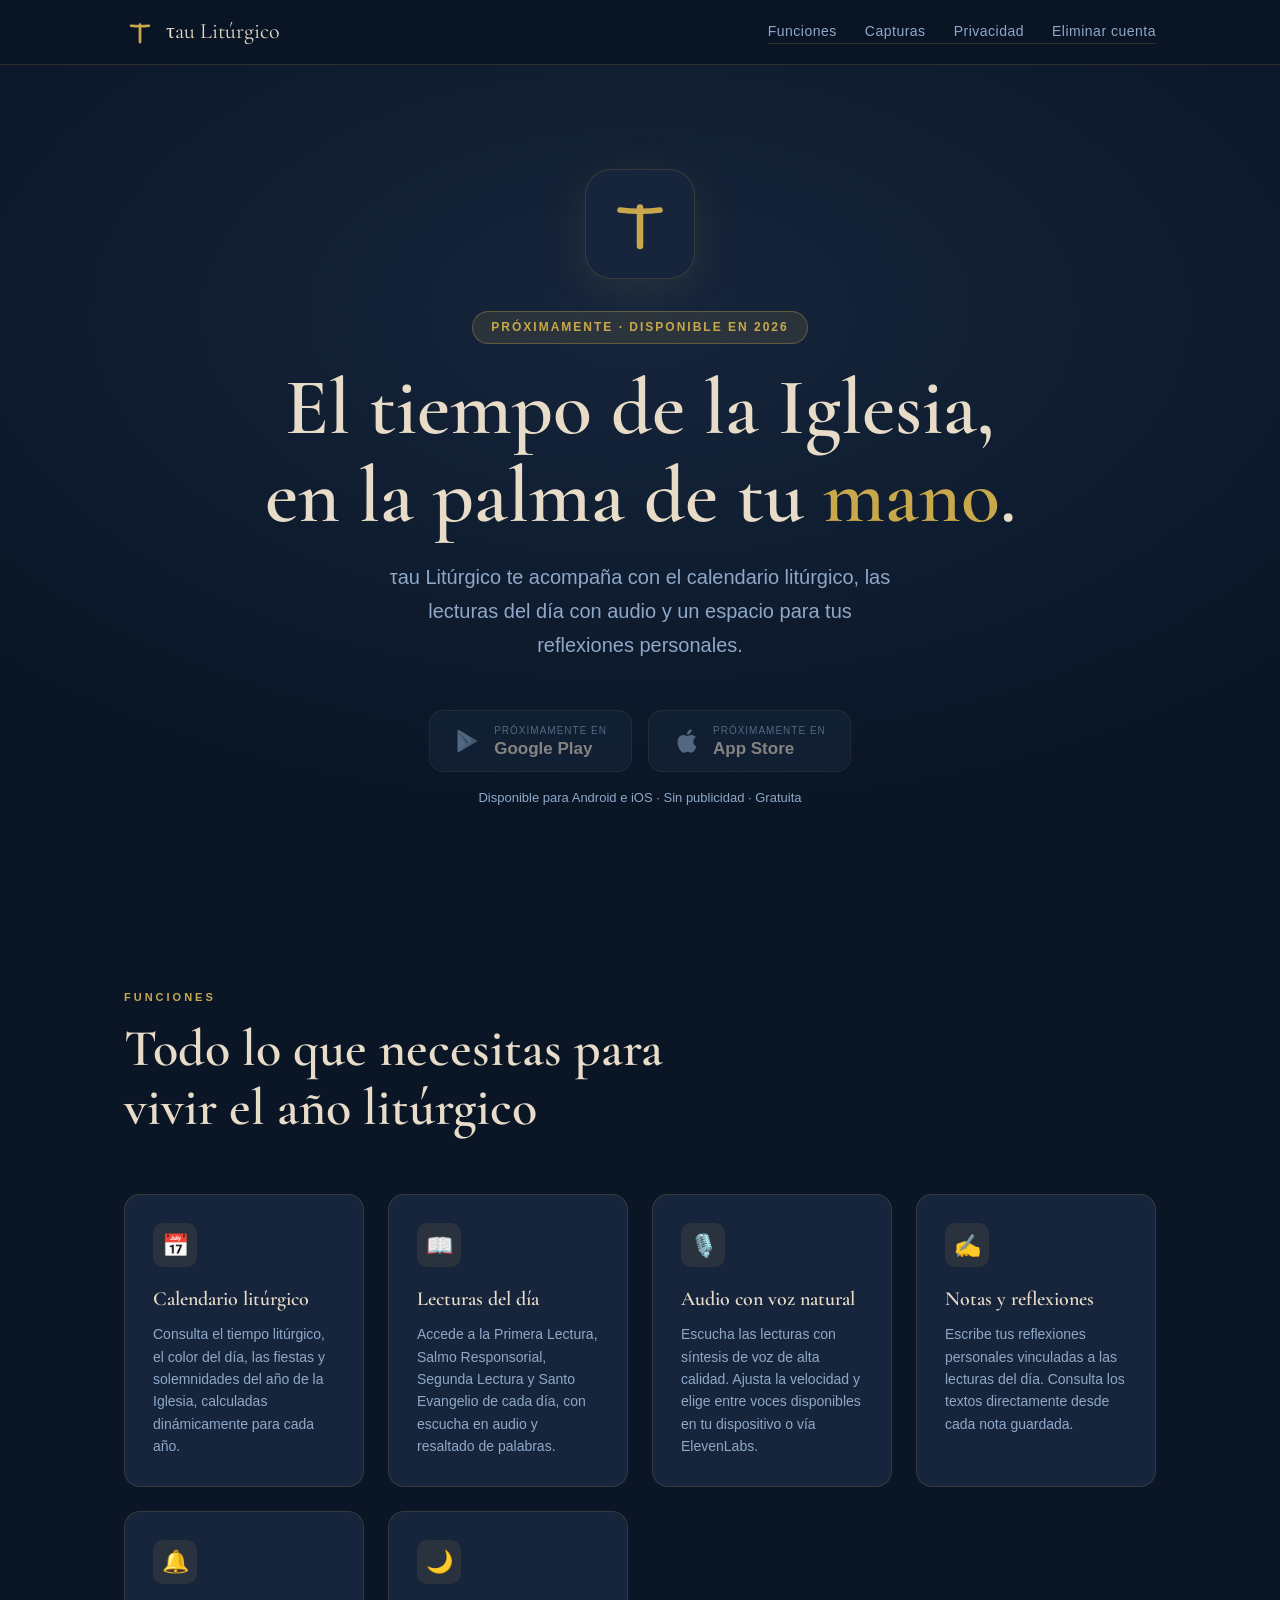
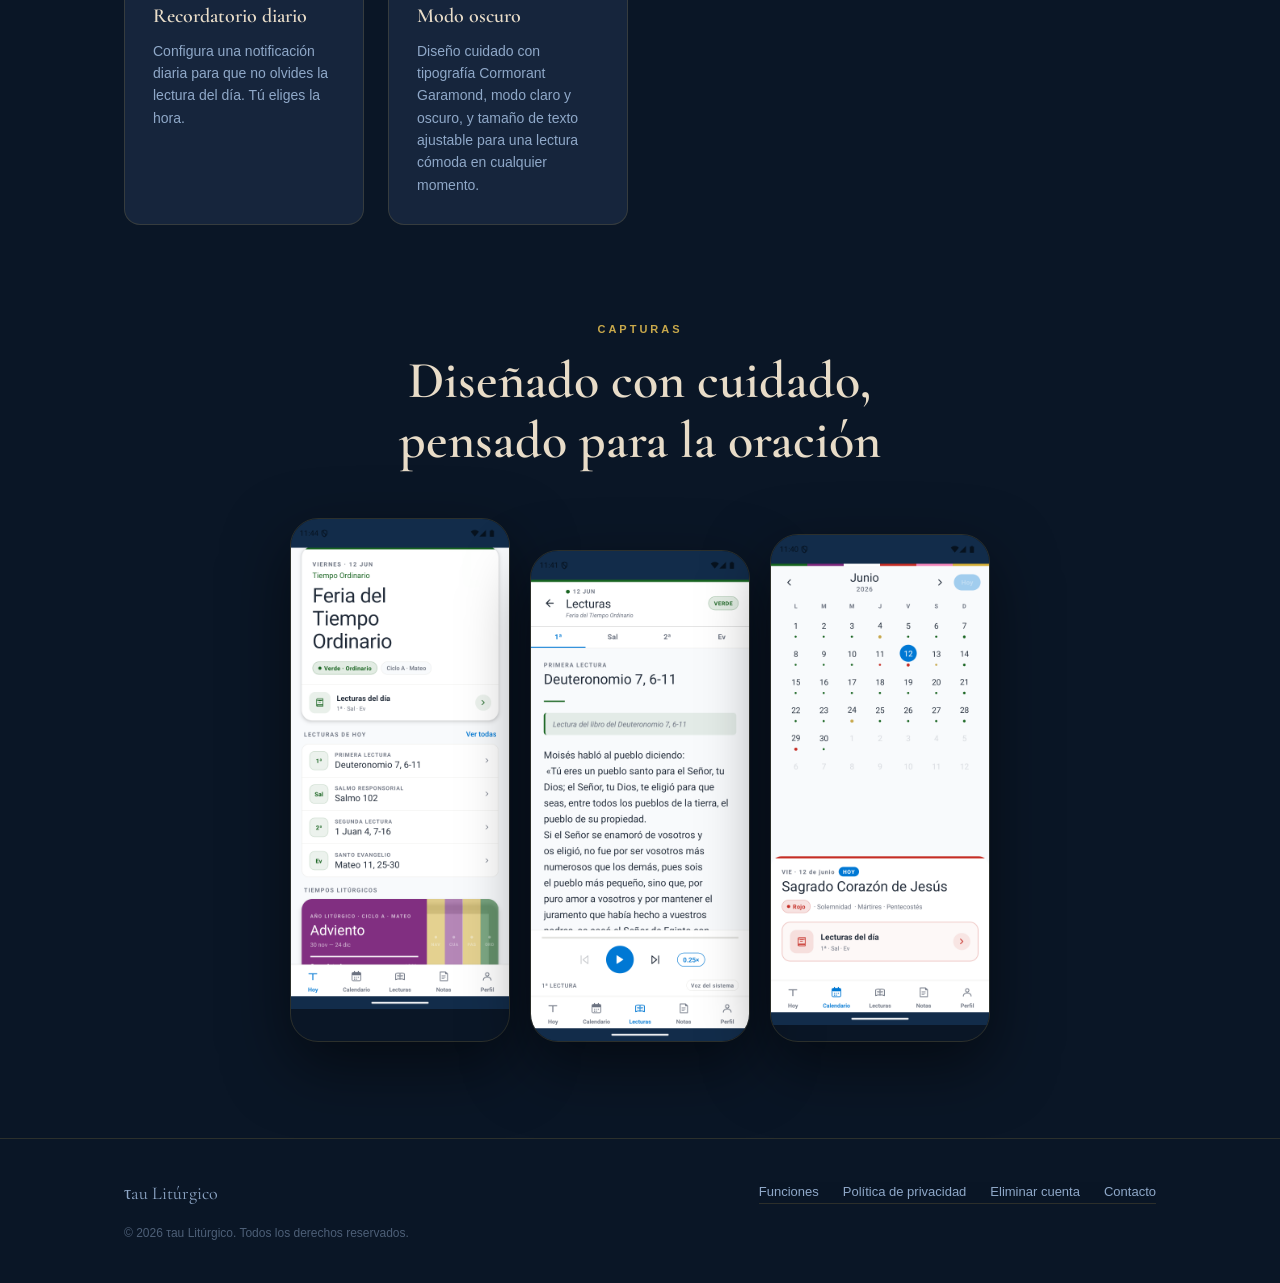
==== index.html @ dfac0d53 "feat: página de eliminación de cuenta + links en nav y privacy - delete-account.html: formulario con" ====
<!DOCTYPE html>
<html lang="es">
<head>
  <meta charset="UTF-8"/>
  <meta name="viewport" content="width=device-width, initial-scale=1.0"/>
  <title>τau Litúrgico — Calendario litúrgico católico</title>
  <meta name="description" content="Acompaña tu vida según el ritmo de la liturgia de la Iglesia. Calendario litúrgico, lecturas del día con audio y reflexiones personales."/>
  <meta property="og:title" content="τau Litúrgico"/>
  <meta property="og:description" content="Calendario litúrgico, lecturas y reflexiones para católicos."/>
  <meta property="og:type" content="website"/>
  <link rel="preconnect" href="https://fonts.googleapis.com"/>
  <link rel="preconnect" href="https://fonts.gstatic.com" crossorigin/>
  <link href="https://fonts.googleapis.com/css2?family=Cormorant+Garamond:ital,wght@0,400;0,500;0,600;1,400&display=swap" rel="stylesheet"/>
  <link rel="stylesheet" href="styles.css"/>
</head>
<body>

<!-- ── Nav ───────────────────────────────────────────────── -->
<nav>
  <div class="container nav-inner">
    <a href="index.html" class="nav-brand">
      <svg viewBox="0 0 64 64" fill="none" xmlns="http://www.w3.org/2000/svg">
        <path d="M14 19.5 Q32 21.5 50 19.5" stroke="#C8A84B" stroke-width="5" stroke-linecap="round"/>
        <line x1="32" y1="17" x2="32" y2="52" stroke="#C8A84B" stroke-width="5.5" stroke-linecap="round"/>
      </svg>
      τau Litúrgico
    </a>
    <nav class="nav-links">
      <a href="#features">Funciones</a>
      <a href="#screenshots">Capturas</a>
      <a href="privacy.html">Privacidad</a>
      <a href="delete-account.html">Eliminar cuenta</a>
    </nav>
  </div>
</nav>

<!-- ── Hero ──────────────────────────────────────────────── -->
<section class="hero">
  <div class="container hero-inner">

    <div class="hero-tau">
      <svg viewBox="0 0 72 72" fill="none" xmlns="http://www.w3.org/2000/svg">
        <path d="M16 22 Q36 24.5 56 22" stroke="#C8A84B" stroke-width="5.5" stroke-linecap="round"/>
        <line x1="36" y1="19.5" x2="36" y2="58" stroke="#C8A84B" stroke-width="6.5" stroke-linecap="round"/>
      </svg>
    </div>

    <div class="hero-badge">Próximamente · Disponible en 2026</div>

    <h1>
      El tiempo de la Iglesia,<br/>
      en la palma de tu <span>mano</span>.
    </h1>

    <p class="hero-sub">
      τau Litúrgico te acompaña con el calendario litúrgico,
      las lecturas del día con audio y un espacio para tus reflexiones personales.
    </p>

    <div class="store-badges">
      <!-- Google Play -->
      <div class="badge soon" title="Próximamente en Google Play">
        <svg viewBox="0 0 24 24" fill="none" xmlns="http://www.w3.org/2000/svg">
          <path d="M3 20.5v-17c0-.83 1.008-1.295 1.6-.745L20 12 4.6 21.245C4.008 21.795 3 21.33 3 20.5Z" fill="#8FA8C8"/>
          <path d="M3 3.5L14.5 15l-2 2L3 3.5Z" fill="#5B7A9A"/>
          <path d="M3 20.5L14.5 15l-2-2L3 20.5Z" fill="#7A9AB8"/>
          <path d="M14.5 15L20 12l-5.5-3V15Z" fill="#6A8AAA"/>
        </svg>
        <div class="badge-text">
          <small>Próximamente en</small>
          <strong>Google Play</strong>
        </div>
      </div>

      <!-- App Store -->
      <div class="badge soon" title="Próximamente en App Store">
        <svg viewBox="0 0 24 24" fill="none" xmlns="http://www.w3.org/2000/svg">
          <path d="M18.71 19.5c-.83 1.24-1.71 2.45-3.05 2.47-1.34.03-1.77-.79-3.29-.79-1.53 0-2 .77-3.27.82-1.31.05-2.3-1.32-3.14-2.53C4.25 17 2.94 12.45 4.7 9.39c.87-1.52 2.43-2.48 4.12-2.51 1.28-.02 2.5.87 3.29.87.78 0 2.26-1.07 3.8-.91.65.03 2.47.26 3.64 1.98-.09.06-2.17 1.28-2.15 3.81.03 3.02 2.65 4.03 2.68 4.04-.03.07-.42 1.44-1.38 2.83M13 3.5c.73-.83 1.94-1.46 2.94-1.5.13 1.17-.34 2.35-1.04 3.19-.69.85-1.83 1.51-2.95 1.42-.15-1.15.41-2.35 1.05-3.11Z" fill="#8FA8C8"/>
        </svg>
        <div class="badge-text">
          <small>Próximamente en</small>
          <strong>App Store</strong>
        </div>
      </div>
    </div>

    <p class="store-note">Disponible para Android e iOS · Sin publicidad · Gratuita</p>

  </div>
  <div class="lit-bar"></div>
</section>

<!-- ── Features ───────────────────────────────────────────── -->
<section class="features" id="features">
  <div class="container">
    <p class="section-label">Funciones</p>
    <h2 class="section-title serif">
      Todo lo que necesitas para<br/>vivir el año litúrgico
    </h2>

    <div class="features-grid">

      <div class="feature-card">
        <div class="feature-icon">📅</div>
        <h3>Calendario litúrgico</h3>
        <p>Consulta el tiempo litúrgico, el color del día, las fiestas y solemnidades del año de la Iglesia, calculadas dinámicamente para cada año.</p>
      </div>

      <div class="feature-card">
        <div class="feature-icon">📖</div>
        <h3>Lecturas del día</h3>
        <p>Accede a la Primera Lectura, Salmo Responsorial, Segunda Lectura y Santo Evangelio de cada día, con escucha en audio y resaltado de palabras.</p>
      </div>

      <div class="feature-card">
        <div class="feature-icon">🎙️</div>
        <h3>Audio con voz natural</h3>
        <p>Escucha las lecturas con síntesis de voz de alta calidad. Ajusta la velocidad y elige entre voces disponibles en tu dispositivo o vía ElevenLabs.</p>
      </div>

      <div class="feature-card">
        <div class="feature-icon">✍️</div>
        <h3>Notas y reflexiones</h3>
        <p>Escribe tus reflexiones personales vinculadas a las lecturas del día. Consulta los textos directamente desde cada nota guardada.</p>
      </div>

      <div class="feature-card">
        <div class="feature-icon">🔔</div>
        <h3>Recordatorio diario</h3>
        <p>Configura una notificación diaria para que no olvides la lectura del día. Tú eliges la hora.</p>
      </div>

      <div class="feature-card">
        <div class="feature-icon">🌙</div>
        <h3>Modo oscuro</h3>
        <p>Diseño cuidado con tipografía Cormorant Garamond, modo claro y oscuro, y tamaño de texto ajustable para una lectura cómoda en cualquier momento.</p>
      </div>

    </div>
  </div>
</section>

<!-- ── Screenshots ─────────────────────────────────────────── -->
<section class="screenshots" id="screenshots">
  <div class="container">
    <div class="screenshots-title">
      <p class="section-label">Capturas</p>
      <h2 class="section-title serif" style="margin-bottom:0">
        Diseñado con cuidado,<br/>pensado para la oración
      </h2>
    </div>
    <div class="screenshots-row">
      <div class="screenshot-frame">
        <img src="screenshots/hoy.png" alt="Pantalla de inicio — Hoy" loading="lazy"/>
      </div>
      <div class="screenshot-frame">
        <img src="screenshots/lecturas.png" alt="Lecturas del día con audio" loading="lazy"/>
      </div>
      <div class="screenshot-frame">
        <img src="screenshots/calendario.png" alt="Calendario litúrgico" loading="lazy"/>
      </div>
    </div>
  </div>
</section>

<!-- ── Footer ──────────────────────────────────────────────── -->
<footer>
  <div class="container">
    <div class="footer-inner">
      <span class="footer-brand serif">τau Litúrgico</span>
      <nav class="footer-links">
        <a href="#features">Funciones</a>
        <a href="privacy.html">Política de privacidad</a>
        <a href="delete-account.html">Eliminar cuenta</a>
        <a href="mailto:ronaldninoia@gmail.com">Contacto</a>
      </nav>
      <p class="footer-copy">© 2026 τau Litúrgico. Todos los derechos reservados.</p>
    </div>
  </div>
</footer>

</body>
</html>
---- styles.css ----
/* ── Reset & base ─────────────────────────────────────────── */
*, *::before, *::after { box-sizing: border-box; margin: 0; padding: 0; }

:root {
  --navy:      #0A1626;
  --navy-mid:  #16253C;
  --navy-lite: #1E3050;
  --gold:      #C8A84B;
  --gold-dim:  #8A6F2E;
  --text:      #E8DCC8;
  --muted:     #8FA8C8;
  --border:    rgba(200,168,75,.18);
  --radius:    16px;
  --serif:     'Cormorant Garamond', Georgia, serif;
  --sans:      -apple-system, BlinkMacSystemFont, 'Segoe UI', sans-serif;
}

html { scroll-behavior: smooth; }

body {
  background: var(--navy);
  color: var(--text);
  font-family: var(--sans);
  font-size: 16px;
  line-height: 1.6;
  -webkit-font-smoothing: antialiased;
}

a { color: var(--gold); text-decoration: none; }
a:hover { text-decoration: underline; }

img { max-width: 100%; display: block; }

/* ── Utility ──────────────────────────────────────────────── */
.container { max-width: 1080px; margin: 0 auto; padding: 0 24px; }
.serif { font-family: var(--serif); }
.gold  { color: var(--gold); }

/* ── Nav ──────────────────────────────────────────────────── */
nav {
  position: sticky; top: 0; z-index: 100;
  backdrop-filter: blur(12px);
  background: rgba(10,22,38,.85);
  border-bottom: 1px solid var(--border);
}
.nav-inner {
  display: flex; align-items: center; justify-content: space-between;
  height: 64px;
}
.nav-brand {
  display: flex; align-items: center; gap: 10px;
  font-family: var(--serif); font-size: 22px; color: var(--text);
  text-decoration: none;
}
.nav-brand svg { width: 32px; height: 32px; }
.nav-links { display: flex; gap: 28px; }
.nav-links a {
  font-size: 14px; color: var(--muted); letter-spacing: .5px;
  transition: color .2s;
}
.nav-links a:hover { color: var(--gold); text-decoration: none; }

/* ── Hero ─────────────────────────────────────────────────── */
.hero {
  min-height: 92vh;
  display: flex; align-items: center;
  background: radial-gradient(ellipse 70% 60% at 50% 30%, #16253C 0%, var(--navy) 100%);
  padding: 80px 0 60px;
  text-align: center;
}
.hero-inner { width: 100%; }

.hero-tau {
  margin: 0 auto 32px;
  width: 110px; height: 110px;
  background: var(--navy-mid);
  border: 1.5px solid var(--border);
  border-radius: 26px;
  display: flex; align-items: center; justify-content: center;
  box-shadow: 0 8px 40px rgba(200,168,75,.12);
}
.hero-tau svg { width: 72px; height: 72px; }

.hero-badge {
  display: inline-block;
  background: rgba(200,168,75,.12);
  border: 1px solid rgba(200,168,75,.35);
  border-radius: 100px;
  padding: 6px 18px;
  font-size: 12px; font-weight: 600;
  letter-spacing: 2px; text-transform: uppercase;
  color: var(--gold); margin-bottom: 20px;
}

.hero h1 {
  font-family: var(--serif);
  font-size: clamp(44px, 8vw, 80px);
  font-weight: 600; line-height: 1.1;
  color: var(--text); margin-bottom: 20px;
}
.hero h1 span { color: var(--gold); }

.hero-sub {
  font-size: clamp(16px, 2.5vw, 20px);
  color: var(--muted); max-width: 520px;
  margin: 0 auto 48px; line-height: 1.7;
}

/* ── Store badges ─────────────────────────────────────────── */
.store-badges {
  display: flex; gap: 16px; justify-content: center;
  flex-wrap: wrap; margin-bottom: 16px;
}
.badge {
  display: flex; align-items: center; gap: 12px;
  background: var(--navy-mid);
  border: 1.5px solid var(--border);
  border-radius: 14px;
  padding: 12px 24px;
  transition: border-color .2s, box-shadow .2s;
  cursor: default;
}
.badge.soon { opacity: .55; }
.badge:not(.soon) { cursor: pointer; }
.badge:not(.soon):hover {
  border-color: var(--gold);
  box-shadow: 0 0 0 3px rgba(200,168,75,.1);
}
.badge svg { width: 28px; height: 28px; flex-shrink: 0; }
.badge-text { text-align: left; }
.badge-text small {
  display: block; font-size: 10px; letter-spacing: 1px;
  text-transform: uppercase; color: var(--muted);
}
.badge-text strong {
  display: block; font-size: 17px; color: var(--text);
  font-weight: 600; line-height: 1.2;
}
.store-note { font-size: 13px; color: var(--muted); }

/* ── Lit bar ──────────────────────────────────────────────── */
.lit-bar {
  height: 4px;
  background: linear-gradient(90deg,
    #186420 0%, #7D287D 25%, #C8A84B 50%, #C62D25 75%, #F485BA 100%);
  margin: 64px 0 0;
}

/* ── Features ─────────────────────────────────────────────── */
.features { padding: 96px 0; }
.section-label {
  font-size: 11px; font-weight: 700; letter-spacing: 3px;
  text-transform: uppercase; color: var(--gold);
  margin-bottom: 12px;
}
.section-title {
  font-family: var(--serif);
  font-size: clamp(32px, 5vw, 52px);
  font-weight: 600; line-height: 1.15;
  color: var(--text); margin-bottom: 56px;
}

.features-grid {
  display: grid;
  grid-template-columns: repeat(auto-fit, minmax(240px, 1fr));
  gap: 24px;
}
.feature-card {
  background: var(--navy-mid);
  border: 1px solid var(--border);
  border-radius: var(--radius);
  padding: 28px;
  transition: border-color .2s;
}
.feature-card:hover { border-color: rgba(200,168,75,.4); }
.feature-icon {
  width: 44px; height: 44px;
  background: rgba(200,168,75,.1);
  border-radius: 10px;
  display: flex; align-items: center; justify-content: center;
  margin-bottom: 16px;
  font-size: 22px;
}
.feature-card h3 {
  font-family: var(--serif); font-size: 20px;
  font-weight: 600; color: var(--text); margin-bottom: 8px;
}
.feature-card p { font-size: 14px; color: var(--muted); line-height: 1.6; }

/* ── Screenshots ──────────────────────────────────────────── */
.screenshots { padding: 0 0 96px; overflow: hidden; }
.screenshots-title { text-align: center; margin-bottom: 48px; }
.screenshots-row {
  display: flex; gap: 20px;
  justify-content: center; flex-wrap: wrap;
}
.screenshot-frame {
  width: 220px; border-radius: 28px;
  overflow: hidden;
  border: 1.5px solid var(--border);
  box-shadow: 0 24px 64px rgba(0,0,0,.5);
  flex-shrink: 0;
}
.screenshot-frame img { width: 100%; display: block; }
.screenshot-frame:nth-child(2) { margin-top: 32px; }
.screenshot-frame:nth-child(3) { margin-top: 16px; }

/* ── Footer ───────────────────────────────────────────────── */
footer {
  border-top: 1px solid var(--border);
  padding: 40px 0;
}
.footer-inner {
  display: flex; justify-content: space-between; align-items: center;
  flex-wrap: wrap; gap: 16px;
}
.footer-brand {
  font-family: var(--serif); font-size: 18px; color: var(--muted);
}
.footer-links { display: flex; gap: 24px; }
.footer-links a { font-size: 13px; color: var(--muted); }
.footer-links a:hover { color: var(--gold); }
.footer-copy { font-size: 12px; color: rgba(143,168,200,.5); width: 100%; }

/* ── Privacy page ─────────────────────────────────────────── */
.privacy-hero {
  padding: 80px 0 48px;
  border-bottom: 1px solid var(--border);
}
.privacy-hero h1 {
  font-family: var(--serif); font-size: clamp(36px, 6vw, 56px);
  font-weight: 600; color: var(--text); margin-bottom: 12px;
}
.privacy-hero p { color: var(--muted); font-size: 15px; }

.privacy-body { padding: 64px 0 96px; }
.privacy-body article {
  max-width: 740px;
}
.privacy-body h2 {
  font-family: var(--serif); font-size: 26px; font-weight: 600;
  color: var(--gold); margin: 48px 0 16px;
}
.privacy-body h2:first-child { margin-top: 0; }
.privacy-body h3 {
  font-size: 16px; font-weight: 600;
  color: var(--text); margin: 24px 0 8px;
}
.privacy-body p { color: var(--muted); margin-bottom: 14px; line-height: 1.75; }
.privacy-body ul {
  color: var(--muted); padding-left: 20px;
  margin-bottom: 14px; line-height: 1.75;
}
.privacy-body li { margin-bottom: 6px; }
.privacy-body strong { color: var(--text); }
.privacy-body a { color: var(--gold); }
.privacy-table {
  width: 100%; border-collapse: collapse; margin-bottom: 24px;
  font-size: 14px;
}
.privacy-table th {
  text-align: left; padding: 10px 14px;
  background: var(--navy-mid); color: var(--text);
  font-weight: 600; border-bottom: 1px solid var(--border);
}
.privacy-table td {
  padding: 10px 14px; color: var(--muted);
  border-bottom: 1px solid rgba(255,255,255,.05);
  vertical-align: top;
}

/* ── Responsive ───────────────────────────────────────────── */
@media (max-width: 600px) {
  .nav-links { display: none; }
  .footer-inner { flex-direction: column; text-align: center; }
  .screenshot-frame:nth-child(2),
  .screenshot-frame:nth-child(3) { margin-top: 0; }
}
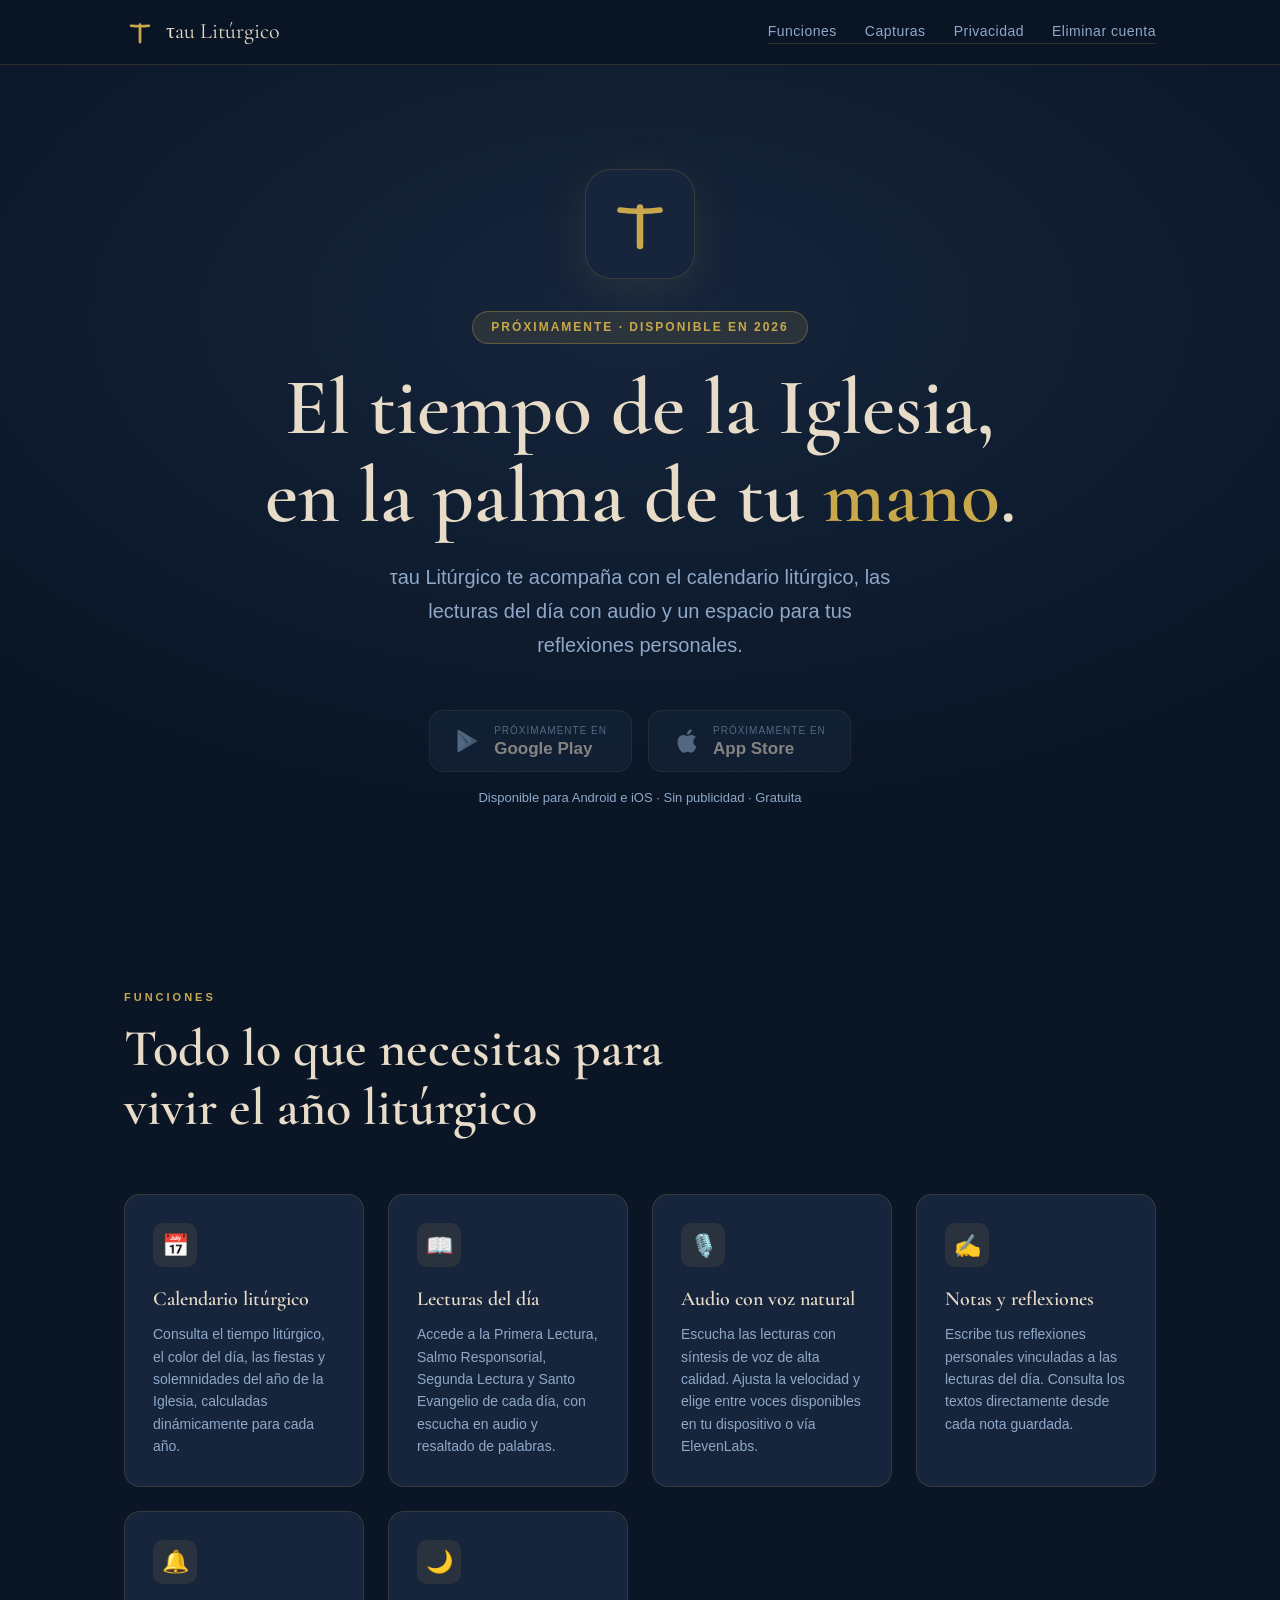
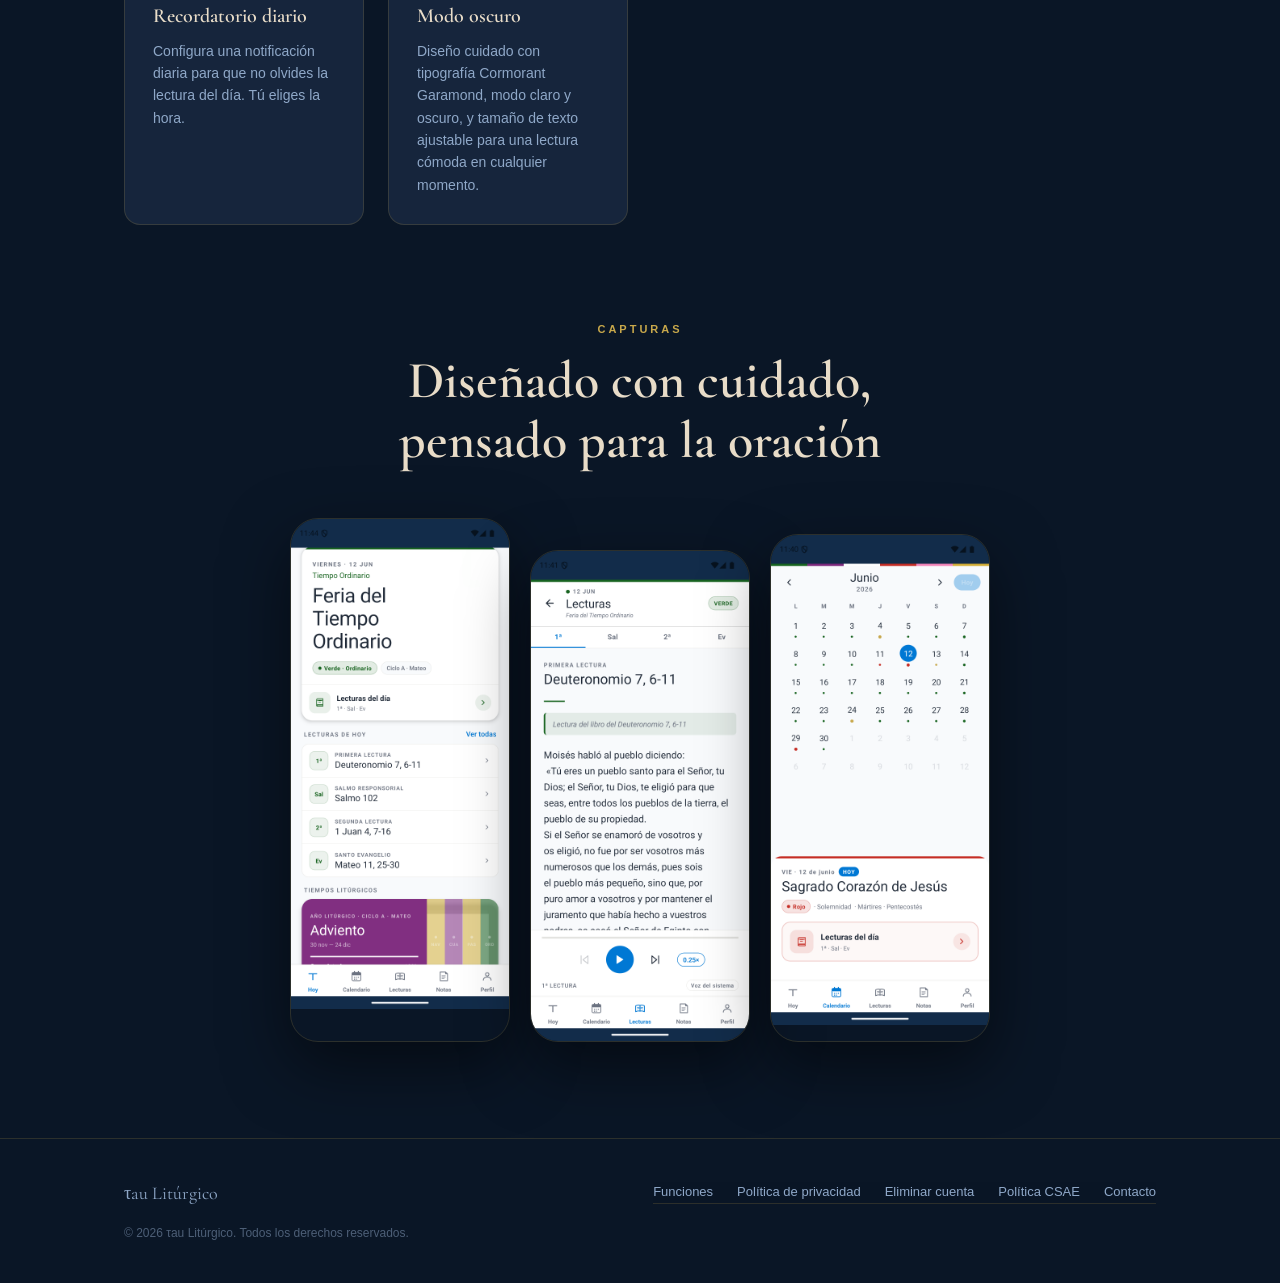
==== commit 8aa293c1: "feat: agregar enlace a política CSAE en footer Co-Authored-By: Claude Sonnet 4.6 <noreply@anthropic." ====
--- a/index.html
+++ b/index.html
@@ -172,7 +172,8 @@
         <a href="#features">Funciones</a>
         <a href="privacy.html">Política de privacidad</a>
         <a href="delete-account.html">Eliminar cuenta</a>
-        <a href="mailto:ronaldninoia@gmail.com">Contacto</a>
+        <a href="csae-policy.html">Política CSAE</a>
+        <a href="mailto:ronaldninodev@gmail.com">Contacto</a>
       </nav>
       <p class="footer-copy">© 2026 τau Litúrgico. Todos los derechos reservados.</p>
     </div>
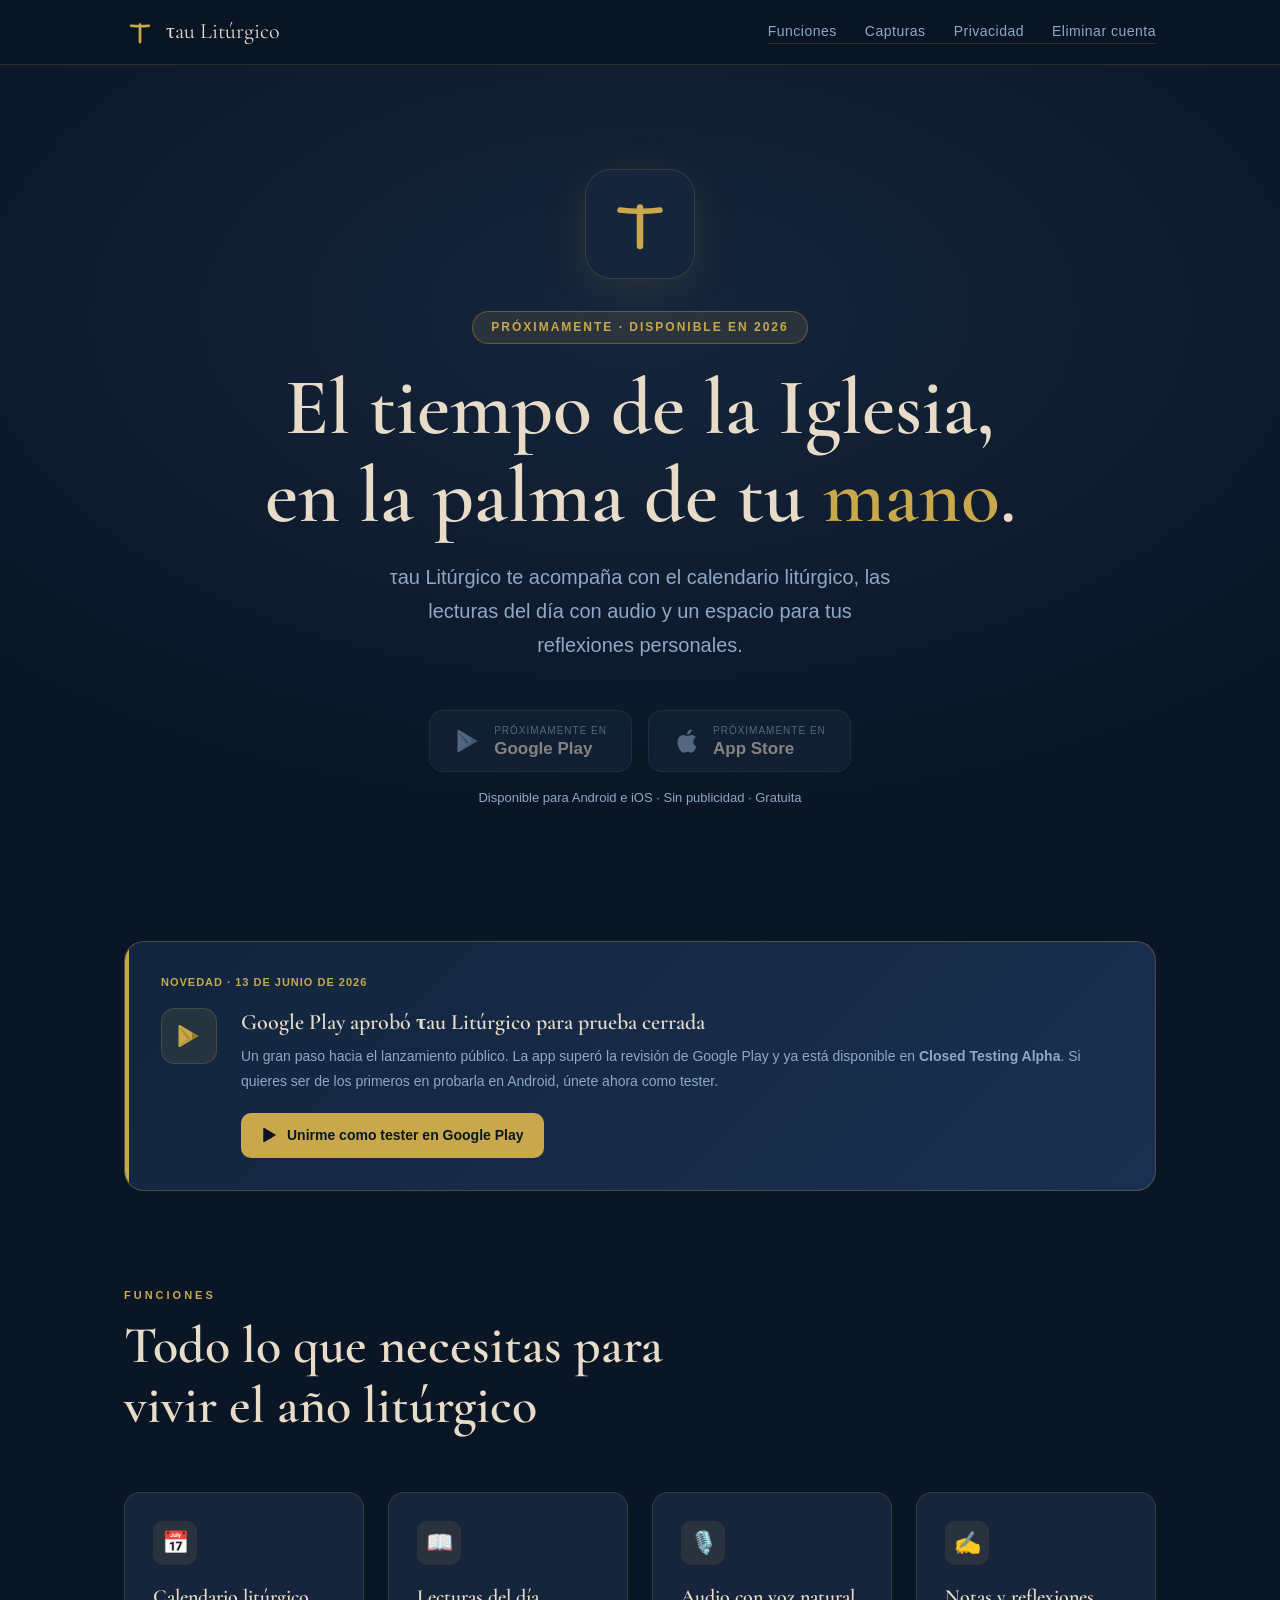
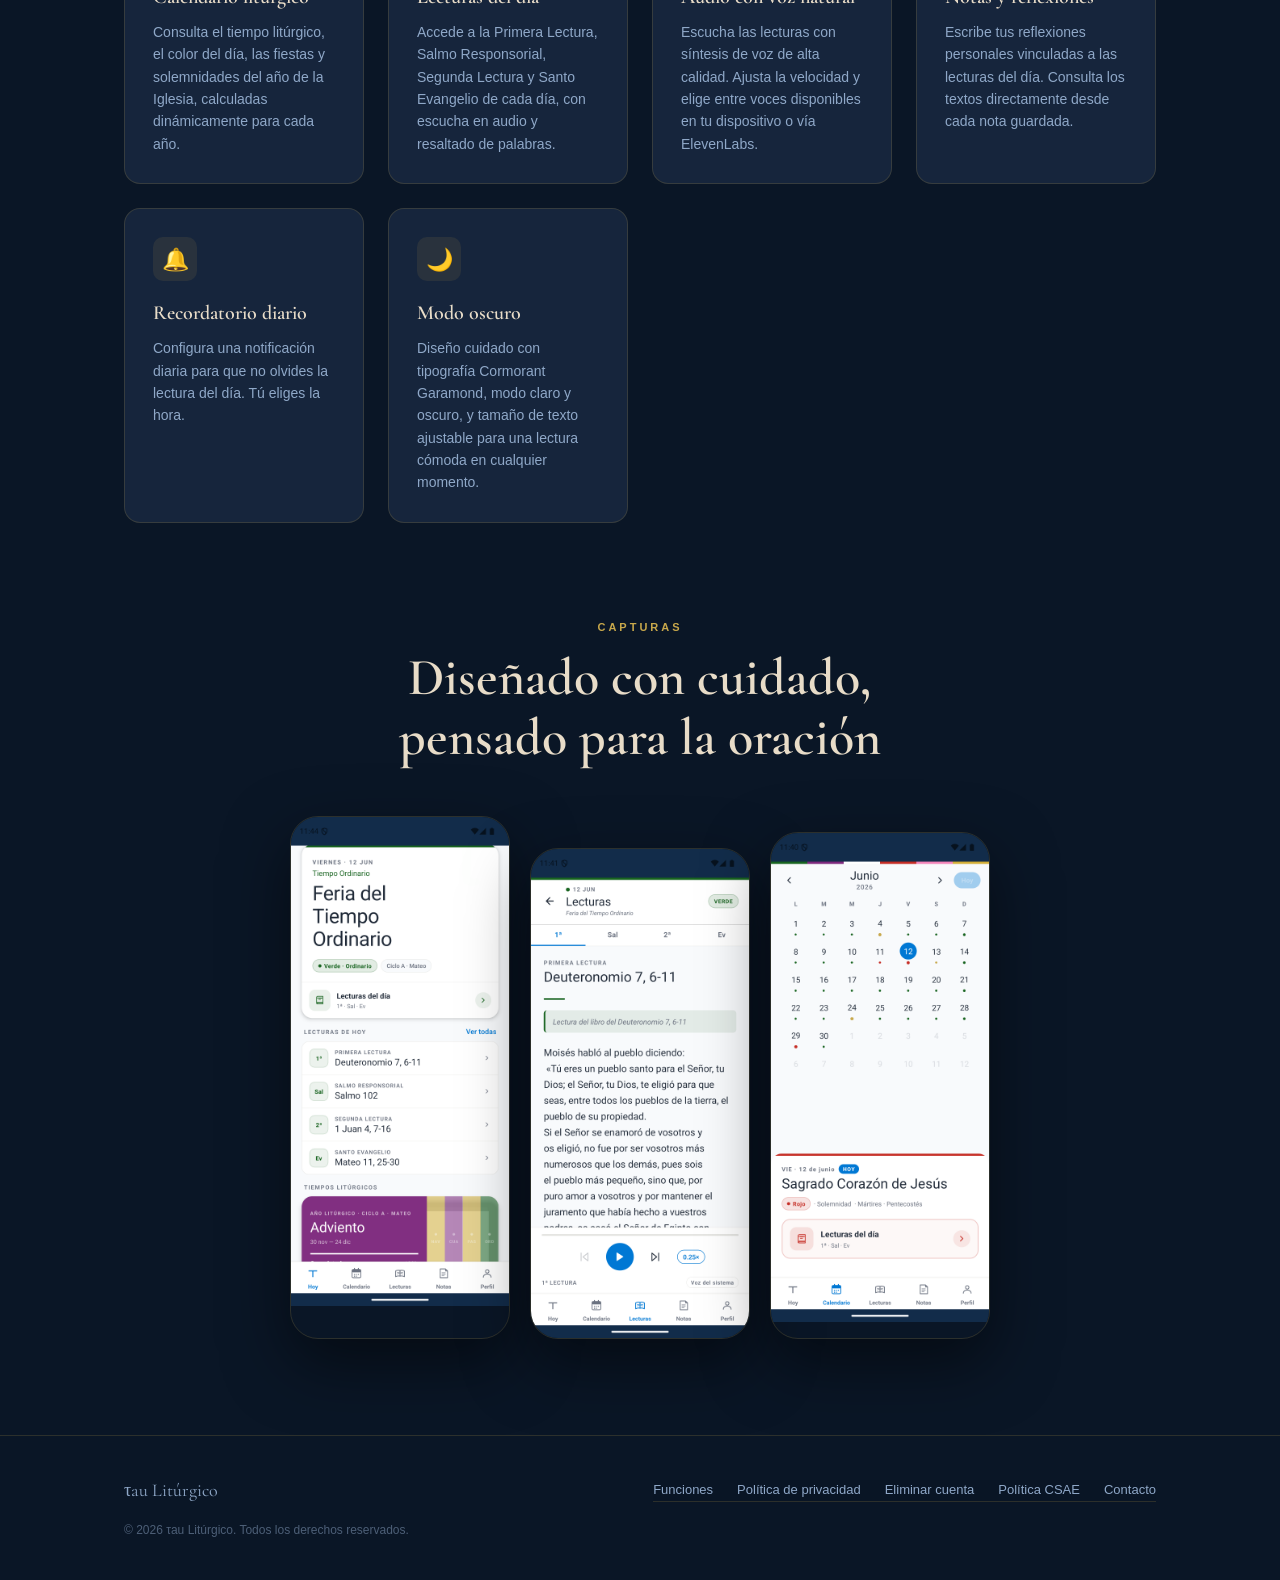
==== commit 290dd748: "feat: agregar noticia de aprobación en Google Play Closed Testing Alpha Co-Authored-By: Claude Sonne" ====
--- a/index.html
+++ b/index.html
@@ -8,6 +8,13 @@
   <meta property="og:title" content="τau Litúrgico"/>
   <meta property="og:description" content="Calendario litúrgico, lecturas y reflexiones para católicos."/>
   <meta property="og:type" content="website"/>
+  <meta property="og:url" content="https://www.tauliturgico.org"/>
+  <meta property="og:image" content="https://www.tauliturgico.org/og-image.png"/>
+  <meta property="og:image:width" content="1200"/>
+  <meta property="og:image:height" content="630"/>
+  <meta name="twitter:card" content="summary_large_image"/>
+  <meta name="twitter:image" content="https://www.tauliturgico.org/og-image.png"/>
+  <link rel="icon" type="image/svg+xml" href="favicon.svg"/>
   <link rel="preconnect" href="https://fonts.googleapis.com"/>
   <link rel="preconnect" href="https://fonts.gstatic.com" crossorigin/>
   <link href="https://fonts.googleapis.com/css2?family=Cormorant+Garamond:ital,wght@0,400;0,500;0,600;1,400&display=swap" rel="stylesheet"/>
@@ -90,6 +97,45 @@
   <div class="lit-bar"></div>
 </section>
 
+<!-- ── News ────────────────────────────────────────────────── -->
+<section class="news-section">
+  <div class="container">
+    <div class="news-card">
+      <div class="news-badge">Novedad · 13 de junio de 2026</div>
+      <div class="news-body">
+        <div class="news-icon-wrap">
+          <!-- Google Play icon -->
+          <svg viewBox="0 0 24 24" fill="none" xmlns="http://www.w3.org/2000/svg" class="news-play-icon">
+            <path d="M3 20.5v-17c0-.83 1.008-1.295 1.6-.745L20 12 4.6 21.245C4.008 21.795 3 21.33 3 20.5Z" fill="#C8A84B"/>
+            <path d="M3 3.5L14.5 15l-2 2L3 3.5Z" fill="#A88930"/>
+            <path d="M3 20.5L14.5 15l-2-2L3 20.5Z" fill="#B89940"/>
+            <path d="M14.5 15L20 12l-5.5-3V15Z" fill="#9A7A20"/>
+          </svg>
+        </div>
+        <div class="news-content">
+          <h3>Google Play aprobó τau Litúrgico para prueba cerrada</h3>
+          <p>
+            Un gran paso hacia el lanzamiento público. La app superó la revisión
+            de Google Play y ya está disponible en <strong>Closed Testing Alpha</strong>.
+            Si quieres ser de los primeros en probarla en Android,
+            únete ahora como tester.
+          </p>
+          <a href="https://play.google.com/apps/internaltest/4700496855252089982"
+             class="news-cta" target="_blank" rel="noopener">
+            <svg viewBox="0 0 24 24" fill="none" xmlns="http://www.w3.org/2000/svg" width="18" height="18">
+              <path d="M3 20.5v-17c0-.83 1.008-1.295 1.6-.745L20 12 4.6 21.245C4.008 21.795 3 21.33 3 20.5Z" fill="currentColor"/>
+              <path d="M3 3.5L14.5 15l-2 2L3 3.5Z" fill="currentColor" opacity=".7"/>
+              <path d="M3 20.5L14.5 15l-2-2L3 20.5Z" fill="currentColor" opacity=".8"/>
+              <path d="M14.5 15L20 12l-5.5-3V15Z" fill="currentColor" opacity=".6"/>
+            </svg>
+            Unirme como tester en Google Play
+          </a>
+        </div>
+      </div>
+    </div>
+  </div>
+</section>
+
 <!-- ── Features ───────────────────────────────────────────── -->
 <section class="features" id="features">
   <div class="container">
--- a/styles.css
+++ b/styles.css
@@ -1,3 +1,61 @@
+/* ── News ──────────────────────────────────────────────────── */
+.news-section { padding: 48px 0 0; }
+.news-card {
+  background: linear-gradient(135deg, #12253E 0%, #1A3050 100%);
+  border: 1px solid rgba(200,168,75,.3);
+  border-radius: 20px;
+  padding: 32px 36px;
+  position: relative;
+  overflow: hidden;
+}
+.news-card::before {
+  content: '';
+  position: absolute; top: 0; left: 0;
+  width: 4px; height: 100%;
+  background: var(--gold);
+  border-radius: 4px 0 0 4px;
+}
+.news-badge {
+  font-size: 11px; font-weight: 600;
+  letter-spacing: 1px; text-transform: uppercase;
+  color: var(--gold); margin-bottom: 16px;
+}
+.news-body {
+  display: flex; align-items: flex-start; gap: 24px;
+}
+.news-icon-wrap {
+  flex-shrink: 0;
+  width: 56px; height: 56px;
+  background: rgba(200,168,75,.1);
+  border: 1px solid rgba(200,168,75,.2);
+  border-radius: 14px;
+  display: flex; align-items: center; justify-content: center;
+}
+.news-play-icon { width: 28px; height: 28px; }
+.news-content h3 {
+  font-family: var(--serif); font-size: 22px;
+  font-weight: 600; color: var(--text);
+  margin-bottom: 8px; line-height: 1.3;
+}
+.news-content p {
+  font-size: 14px; color: var(--muted);
+  line-height: 1.75; margin-bottom: 20px;
+}
+.news-cta {
+  display: inline-flex; align-items: center; gap: 8px;
+  background: var(--gold);
+  color: var(--navy);
+  font-size: 14px; font-weight: 700;
+  padding: 11px 20px; border-radius: 10px;
+  text-decoration: none;
+  transition: background .2s, transform .15s;
+}
+.news-cta:hover { background: #D4B45A; transform: translateY(-1px); }
+@media (max-width: 600px) {
+  .news-body { flex-direction: column; gap: 16px; }
+  .news-card { padding: 24px 20px; }
+}
+
 /* ── Reset & base ─────────────────────────────────────────── */
 *, *::before, *::after { box-sizing: border-box; margin: 0; padding: 0; }
 
